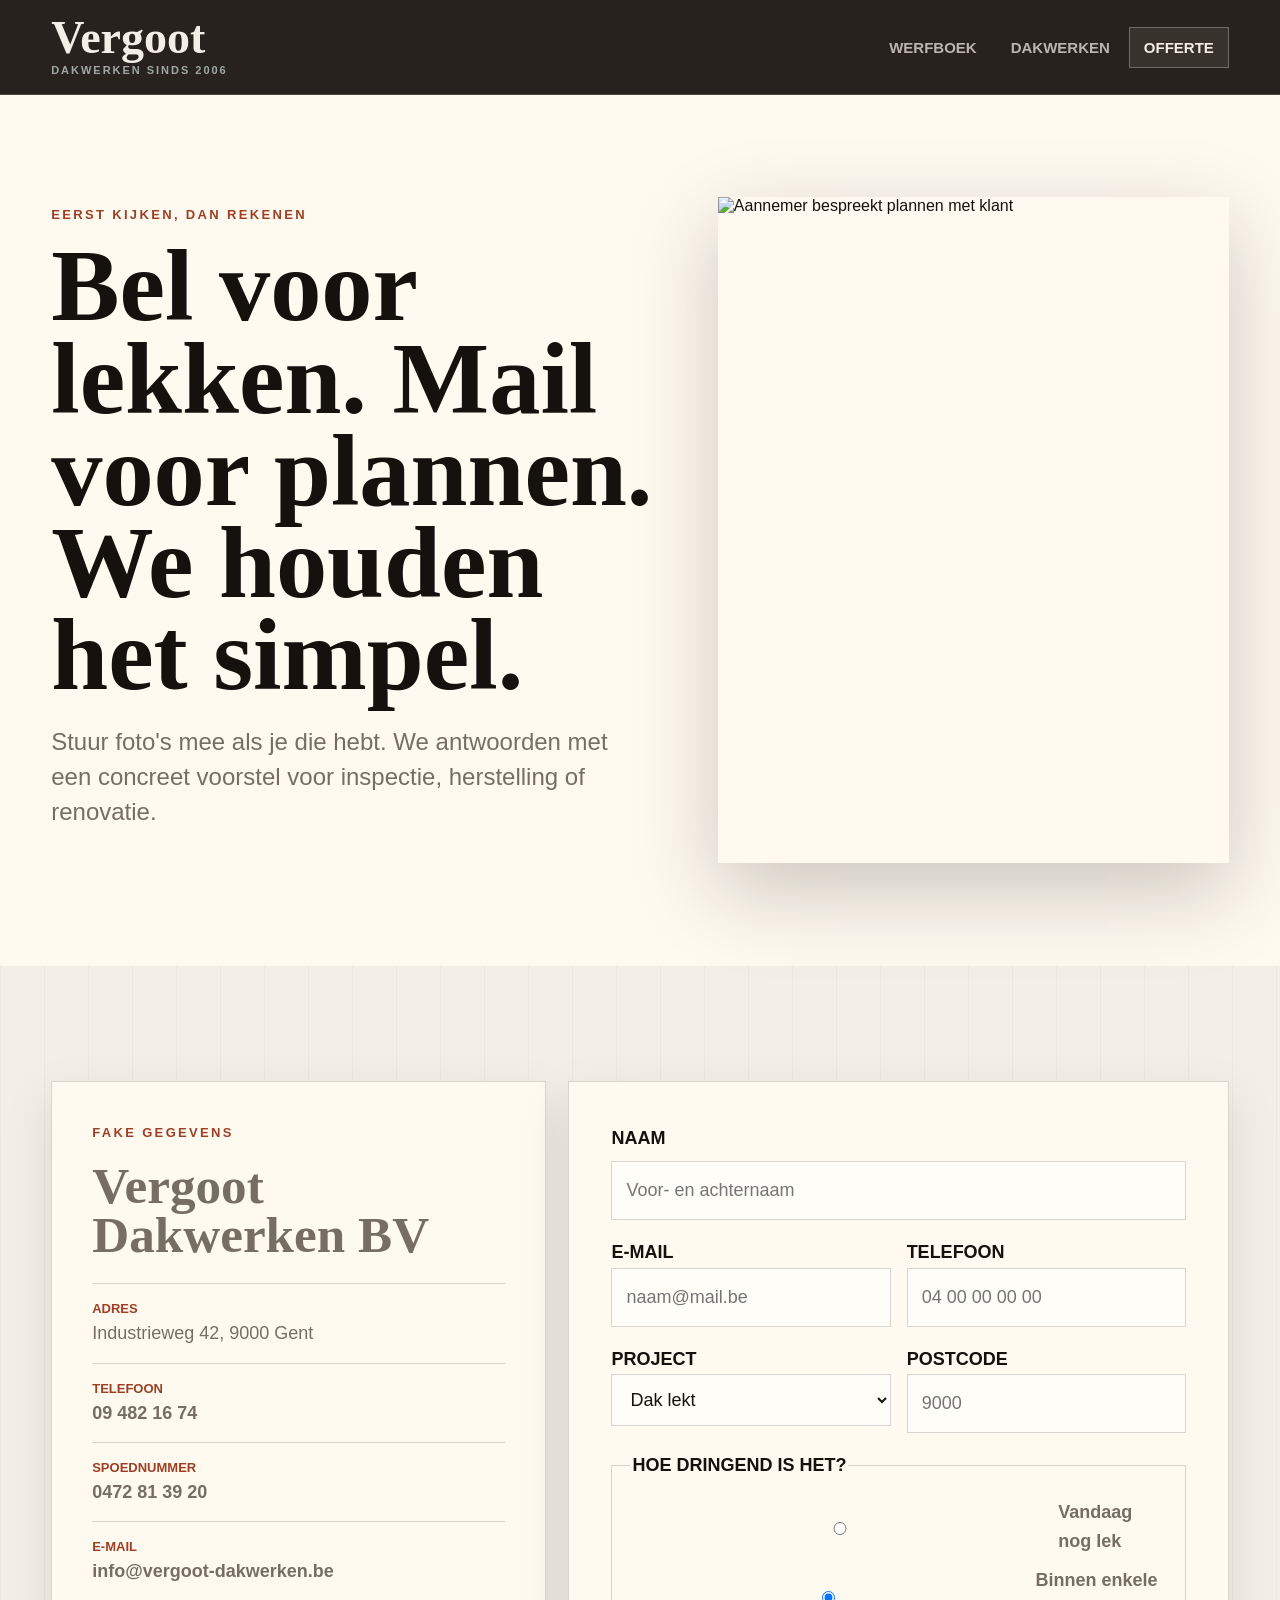
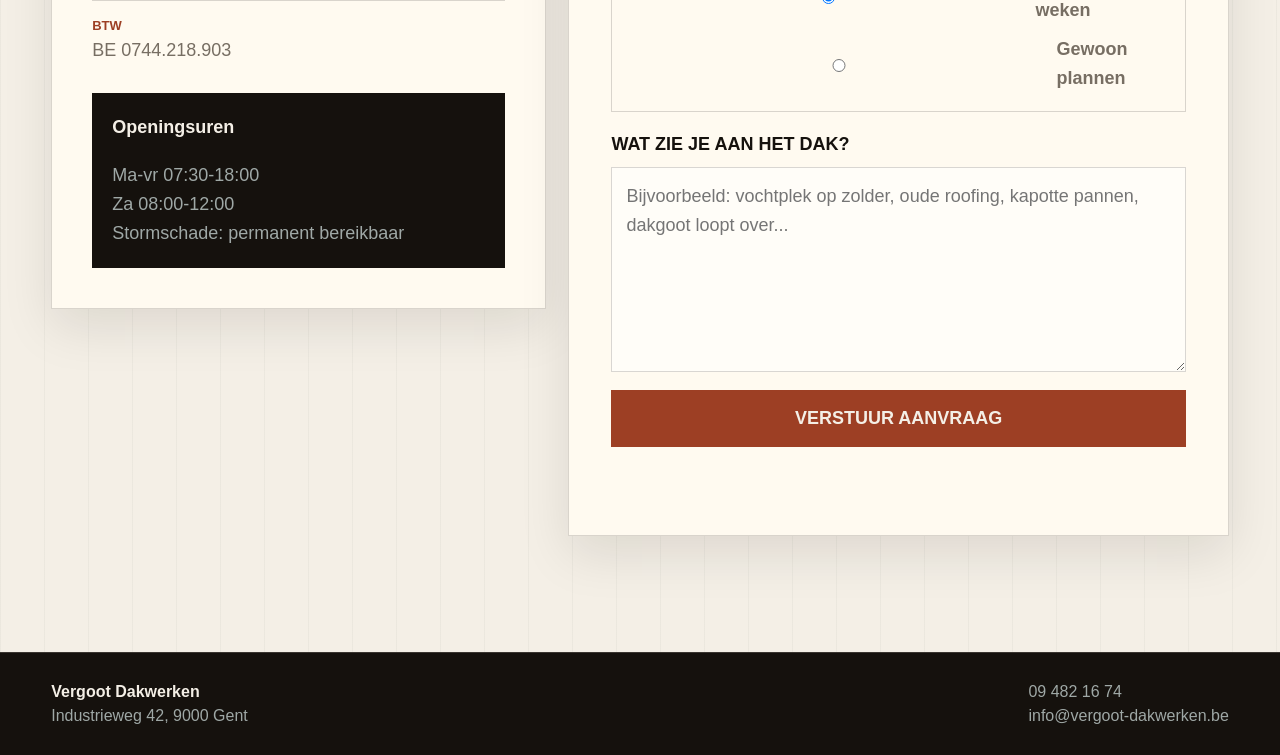
==== contact.html @ c8c8662a "klaar" ====
<!DOCTYPE html>
<html lang="nl">

<head>
    <meta charset="UTF-8">
    <meta name="viewport" content="width=device-width, initial-scale=1.0">
    <title>Offerte | Vergoot Dakwerken</title>
    <meta name="description" content="Vraag een dakinspectie of offerte aan bij Vergoot Dakwerken in Gent. Fake contactgegevens voor demo-website.">
    <link rel="preconnect" href="https://images.unsplash.com">
    <link rel="stylesheet" href="style.css">
    <script src="script.js" defer></script>
</head>

<body>
    <div class="scroll-meter" aria-hidden="true"></div>

    <header class="site-header">
        <a class="brand wordmark" href="index.html" aria-label="Naar de startpagina">
            <span>Vergoot</span>
            <small>Dakwerken sinds 2006</small>
        </a>

        <button class="nav-toggle" type="button" aria-label="Menu openen" aria-expanded="false">
            <span></span>
            <span></span>
        </button>

        <nav class="main-nav" aria-label="Hoofdnavigatie">
            <a href="index.html">Werfboek</a>
            <a href="diensten.html">Dakwerken</a>
            <a class="active" href="contact.html">Offerte</a>
        </nav>
    </header>

    <main>
        <section class="sub-hero contact-page-hero">
            <div class="reveal">
                <p class="kicker">Eerst kijken, dan rekenen</p>
                <h1>Bel voor lekken. Mail voor plannen. We houden het simpel.</h1>
                <p class="lead">Stuur foto's mee als je die hebt. We antwoorden met een concreet voorstel voor inspectie, herstelling of renovatie.</p>
            </div>
            <img class="reveal" src="https://images.unsplash.com/photo-1521791136064-7986c2920216?auto=format&fit=crop&w=1300&q=82" alt="Aannemer bespreekt plannen met klant">
        </section>

        <section class="section contact-layout">
            <aside class="contact-panel reveal">
                <p class="kicker">Fake gegevens</p>
                <h2>Vergoot Dakwerken BV</h2>
                <ul class="contact-lines">
                    <li><span>Adres</span>Industrieweg 42, 9000 Gent</li>
                    <li><span>Telefoon</span><a href="tel:+3294821674">09 482 16 74</a></li>
                    <li><span>Spoednummer</span><a href="tel:+32472813920">0472 81 39 20</a></li>
                    <li><span>E-mail</span><a href="mailto:info@vergoot-dakwerken.be">info@vergoot-dakwerken.be</a></li>
                    <li><span>BTW</span>BE 0744.218.903</li>
                </ul>

                <div class="hours-box">
                    <strong>Openingsuren</strong>
                    <p>Ma-vr 07:30-18:00<br>Za 08:00-12:00<br>Stormschade: permanent bereikbaar</p>
                </div>
            </aside>

            <form class="quote-form reveal" action="#" method="post" data-contact-form>
                <div class="form-row">
                    <label for="name">Naam</label>
                    <input id="name" name="name" type="text" placeholder="Voor- en achternaam" required>
                </div>

                <div class="form-row two">
                    <div>
                        <label for="email">E-mail</label>
                        <input id="email" name="email" type="email" placeholder="naam@mail.be" required>
                    </div>
                    <div>
                        <label for="phone">Telefoon</label>
                        <input id="phone" name="phone" type="tel" placeholder="04 00 00 00 00">
                    </div>
                </div>

                <div class="form-row two">
                    <div>
                        <label for="type">Project</label>
                        <select id="type" name="type">
                            <option>Dak lekt</option>
                            <option>Volledige renovatie</option>
                            <option>Plat dak</option>
                            <option>Dakisolatie</option>
                            <option>Dakgoot of zinkwerk</option>
                        </select>
                    </div>
                    <div>
                        <label for="postal">Postcode</label>
                        <input id="postal" name="postal" type="text" placeholder="9000">
                    </div>
                </div>

                <fieldset class="urgency">
                    <legend>Hoe dringend is het?</legend>
                    <label><input type="radio" name="urgency" value="storm"> Vandaag nog lek</label>
                    <label><input type="radio" name="urgency" value="soon" checked> Binnen enkele weken</label>
                    <label><input type="radio" name="urgency" value="planning"> Gewoon plannen</label>
                </fieldset>

                <div class="form-row">
                    <label for="message">Wat zie je aan het dak?</label>
                    <textarea id="message" name="message" rows="6" placeholder="Bijvoorbeeld: vochtplek op zolder, oude roofing, kapotte pannen, dakgoot loopt over..." required></textarea>
                </div>

                <button class="button filled" type="submit">Verstuur aanvraag</button>
                <p class="form-feedback" data-form-feedback aria-live="polite"></p>
            </form>
        </section>
    </main>

    <footer class="site-footer">
        <div>
            <strong>Vergoot Dakwerken</strong>
            <span>Industrieweg 42, 9000 Gent</span>
        </div>
        <div>
            <a href="tel:+3294821674">09 482 16 74</a>
            <a href="mailto:info@vergoot-dakwerken.be">info@vergoot-dakwerken.be</a>
        </div>
    </footer>
</body>

</html>
---- style.css ----
:root {
    --tar: #15110d;
    --tar-soft: #282018;
    --tile: #9d3f24;
    --tile-dark: #642616;
    --zinc: #9fa8a6;
    --chalk: #f4efe6;
    --paper: #fffaf0;
    --mist: #d7d1c5;
    --ink-muted: #776e63;
    --line: rgba(21, 17, 13, 0.16);
    --shadow: 0 28px 80px rgba(21, 17, 13, 0.22);
}

* {
    box-sizing: border-box;
}

html {
    scroll-behavior: smooth;
}

body {
    margin: 0;
    color: var(--tar);
    background:
        linear-gradient(90deg, rgba(21, 17, 13, 0.035) 1px, transparent 1px) 0 0 / 44px 44px,
        var(--chalk);
    font-family: "Arial Narrow", Arial, Helvetica, sans-serif;
}

body.menu-open {
    overflow: hidden;
}

img {
    display: block;
    max-width: 100%;
}

a {
    color: inherit;
}

.scroll-meter {
    position: fixed;
    top: 0;
    left: 0;
    z-index: 50;
    width: 0;
    height: 4px;
    background: var(--tile);
}

.site-header {
    position: sticky;
    top: 0;
    z-index: 30;
    display: grid;
    grid-template-columns: 1fr auto;
    align-items: center;
    gap: 28px;
    padding: 18px clamp(18px, 4vw, 56px);
    color: var(--chalk);
    background: rgba(21, 17, 13, 0.92);
    border-bottom: 1px solid rgba(244, 239, 230, 0.18);
    backdrop-filter: blur(14px);
}

.wordmark {
    width: fit-content;
    color: var(--chalk);
    text-decoration: none;
}

.wordmark span {
    display: block;
    font-family: Georgia, "Times New Roman", serif;
    font-size: clamp(30px, 4vw, 46px);
    font-weight: 900;
    line-height: 0.85;
    letter-spacing: 0;
}

.wordmark small {
    display: block;
    margin-top: 7px;
    color: var(--zinc);
    font-size: 11px;
    font-weight: 800;
    letter-spacing: 0.18em;
    text-transform: uppercase;
}

.main-nav {
    display: flex;
    align-items: center;
    gap: 4px;
}

.main-nav a {
    padding: 11px 14px;
    color: rgba(244, 239, 230, 0.72);
    border: 1px solid transparent;
    font-size: 15px;
    font-weight: 800;
    text-decoration: none;
    text-transform: uppercase;
}

.main-nav a:hover,
.main-nav .active {
    color: var(--chalk);
    border-color: rgba(244, 239, 230, 0.3);
    background: rgba(244, 239, 230, 0.08);
}

.nav-toggle {
    display: none;
    width: 46px;
    height: 42px;
    padding: 0;
    background: transparent;
    border: 1px solid rgba(244, 239, 230, 0.34);
}

.nav-toggle span {
    display: block;
    width: 22px;
    height: 2px;
    margin: 5px auto;
    background: var(--chalk);
}

.home-hero,
.sub-hero {
    display: grid;
    grid-template-columns: minmax(0, 0.92fr) minmax(360px, 0.78fr);
    gap: clamp(24px, 5vw, 70px);
    align-items: center;
    padding: clamp(42px, 8vw, 104px) clamp(18px, 4vw, 56px);
}

.home-hero {
    min-height: calc(100vh - 88px);
    background:
        radial-gradient(circle at 82% 26%, rgba(157, 63, 36, 0.2), transparent 28%),
        linear-gradient(135deg, #211912 0%, #15110d 58%, #3f1f16 100%);
    color: var(--chalk);
}

.sub-hero {
    min-height: 72vh;
    background: var(--paper);
}

.hero-copy {
    max-width: 920px;
}

.kicker {
    margin: 0 0 18px;
    color: var(--tile);
    font-size: 13px;
    font-weight: 900;
    letter-spacing: 0.18em;
    text-transform: uppercase;
}

.home-hero .kicker {
    color: #efb070;
}

h1,
h2,
h3,
p {
    overflow-wrap: anywhere;
}

h1,
h2,
h3 {
    letter-spacing: 0;
}

h1 {
    margin: 0;
    max-width: 980px;
    font-family: Georgia, "Times New Roman", serif;
    font-size: clamp(48px, 8vw, 112px);
    line-height: 0.9;
}

h2 {
    margin: 0;
    font-family: Georgia, "Times New Roman", serif;
    font-size: clamp(34px, 5vw, 72px);
    line-height: 0.96;
}

h3 {
    margin: 0;
    font-size: clamp(24px, 3vw, 34px);
    line-height: 1.03;
}

.lead {
    max-width: 680px;
    color: rgba(244, 239, 230, 0.78);
    font-size: clamp(19px, 2vw, 24px);
    line-height: 1.45;
}

.sub-hero .lead {
    color: var(--ink-muted);
}

.hero-actions {
    display: flex;
    flex-wrap: wrap;
    gap: 12px;
    margin-top: 34px;
}

.button {
    display: inline-flex;
    align-items: center;
    justify-content: center;
    min-height: 50px;
    padding: 13px 18px;
    border: 1px solid currentColor;
    font: inherit;
    font-weight: 900;
    text-decoration: none;
    text-transform: uppercase;
    cursor: pointer;
}

.button.filled {
    color: var(--chalk);
    background: var(--tile);
    border-color: var(--tile);
}

.button.filled:hover {
    background: var(--tile-dark);
    border-color: var(--tile-dark);
}

.button.ghost {
    color: var(--chalk);
    background: transparent;
}

.hero-photo {
    position: relative;
}

.hero-photo img,
.sub-hero img {
    width: 100%;
    height: min(680px, 74vh);
    object-fit: cover;
    box-shadow: var(--shadow);
}

.hero-photo img {
    transform: rotate(1.5deg);
    border: 10px solid rgba(244, 239, 230, 0.08);
}

.weather-card {
    position: absolute;
    right: -18px;
    bottom: 28px;
    width: min(260px, 82%);
    padding: 18px;
    color: var(--chalk);
    background: rgba(21, 17, 13, 0.9);
    border-left: 5px solid var(--tile);
    box-shadow: var(--shadow);
}

.weather-card span,
.weather-card small {
    display: block;
    color: var(--zinc);
}

.weather-card strong {
    display: block;
    margin: 6px 0;
    font-size: 22px;
    line-height: 1.05;
}

.ticker {
    display: flex;
    gap: 1px;
    overflow-x: auto;
    background: var(--tar);
    border-top: 1px solid rgba(244, 239, 230, 0.12);
    border-bottom: 1px solid rgba(244, 239, 230, 0.12);
}

.ticker p {
    flex: 1 0 max-content;
    margin: 0;
    padding: 18px clamp(22px, 4vw, 48px);
    color: var(--chalk);
    background: rgba(244, 239, 230, 0.06);
    font-weight: 900;
    text-transform: uppercase;
}

.section {
    padding: clamp(58px, 9vw, 122px) clamp(18px, 4vw, 56px);
}

.split-section {
    display: grid;
    grid-template-columns: minmax(280px, 0.9fr) minmax(0, 1fr);
    gap: clamp(28px, 7vw, 92px);
}

.plain-text p,
.section-title p,
.story-copy p,
.material p,
.work-card p,
.contact-panel,
.quote-form,
.estimator {
    color: var(--ink-muted);
    font-size: 18px;
    line-height: 1.62;
}

.proof-strip {
    display: grid;
    grid-template-columns: repeat(3, 1fr);
    color: var(--chalk);
    background: var(--tar);
}

.proof-strip article {
    padding: clamp(28px, 5vw, 64px);
    border-right: 1px solid rgba(244, 239, 230, 0.14);
}

.proof-strip strong {
    display: block;
    font-family: Georgia, "Times New Roman", serif;
    font-size: clamp(48px, 8vw, 104px);
    line-height: 0.86;
}

.proof-strip span {
    display: block;
    margin-top: 16px;
    color: var(--zinc);
    font-weight: 900;
    text-transform: uppercase;
}

.project-story {
    display: grid;
    grid-template-columns: minmax(340px, 0.9fr) minmax(0, 1fr);
    gap: clamp(28px, 6vw, 82px);
    align-items: center;
    background: var(--paper);
}

.story-image img {
    width: 100%;
    height: min(620px, 70vh);
    object-fit: cover;
}

.checked-list {
    display: grid;
    gap: 12px;
    margin: 28px 0 0;
    padding: 0;
    list-style: none;
}

.checked-list li {
    padding: 14px 0 14px 28px;
    border-top: 1px solid var(--line);
    font-weight: 900;
}

.checked-list li::before {
    display: inline-block;
    width: 20px;
    margin-left: -28px;
    color: var(--tile);
    content: "/";
}

.material-grid {
    display: grid;
    grid-template-columns: 1fr 0.8fr 1fr;
    gap: 16px;
    background: #ddd4c4;
}

.material {
    min-height: 420px;
    padding: clamp(28px, 4vw, 46px);
}

.material span,
.work-card span {
    display: block;
    margin-bottom: 20px;
    color: var(--tile);
    font-weight: 900;
    letter-spacing: 0.14em;
    text-transform: uppercase;
}

.material.dark {
    color: var(--chalk);
    background: var(--tar);
}

.material.dark p {
    color: rgba(244, 239, 230, 0.7);
}

.material.light {
    background: var(--paper);
}

.material.photo {
    padding: 0;
}

.material.photo img {
    width: 100%;
    height: 100%;
    min-height: 420px;
    object-fit: cover;
}

.quote-band {
    padding: clamp(58px, 9vw, 130px) clamp(18px, 8vw, 120px);
    color: var(--chalk);
    background: linear-gradient(135deg, var(--tile-dark), var(--tar));
}

blockquote {
    margin: 0;
    max-width: 1040px;
    font-family: Georgia, "Times New Roman", serif;
    font-size: clamp(34px, 5vw, 72px);
    line-height: 1.04;
}

cite {
    display: block;
    margin-top: 24px;
    color: #efb070;
    font-family: "Arial Narrow", Arial, sans-serif;
    font-size: 17px;
    font-style: normal;
    font-weight: 900;
    text-transform: uppercase;
}

.filter-bar {
    display: flex;
    flex-wrap: wrap;
    gap: 8px;
    margin-bottom: 24px;
}

.filter-bar button {
    padding: 11px 15px;
    color: var(--tar);
    background: transparent;
    border: 1px solid var(--line);
    font: inherit;
    font-weight: 900;
    text-transform: uppercase;
    cursor: pointer;
}

.filter-bar button.active,
.filter-bar button:hover {
    color: var(--chalk);
    background: var(--tar);
}

.work-grid {
    display: grid;
    grid-template-columns: repeat(3, 1fr);
    gap: 18px;
}

.work-card {
    display: grid;
    background: var(--paper);
    border: 1px solid var(--line);
    box-shadow: 0 18px 48px rgba(21, 17, 13, 0.1);
    transition: opacity 180ms ease, transform 180ms ease;
}

.work-card.is-hidden {
    display: none;
}

.work-card img {
    width: 100%;
    aspect-ratio: 4 / 3;
    object-fit: cover;
}

.work-card div {
    padding: 24px;
}

.work-card h2 {
    margin-bottom: 14px;
    font-size: 34px;
}

.estimator-section {
    display: grid;
    grid-template-columns: minmax(280px, 0.9fr) minmax(0, 1fr);
    gap: clamp(24px, 6vw, 76px);
    align-items: start;
    background: var(--tar);
}

.estimator-section h2,
.estimator-section .section-title p {
    color: var(--chalk);
}

.estimator {
    display: grid;
    gap: 16px;
    padding: clamp(24px, 4vw, 44px);
    color: var(--chalk);
    background: rgba(244, 239, 230, 0.08);
    border: 1px solid rgba(244, 239, 230, 0.18);
}

.estimator label {
    color: var(--chalk);
    font-weight: 900;
}

.estimator select,
.estimator input[type="range"] {
    width: 100%;
}

.estimator select {
    padding: 14px;
    color: var(--tar);
    background: var(--chalk);
    border: 0;
    font: inherit;
}

.estimate-result {
    margin-top: 12px;
    padding-top: 22px;
    border-top: 1px solid rgba(244, 239, 230, 0.2);
}

.estimate-result span {
    display: block;
    color: var(--zinc);
    font-weight: 900;
    text-transform: uppercase;
}

.estimate-result strong {
    display: block;
    margin-top: 8px;
    font-family: Georgia, "Times New Roman", serif;
    font-size: clamp(40px, 6vw, 76px);
    line-height: 0.94;
}

.contact-layout {
    display: grid;
    grid-template-columns: minmax(280px, 0.75fr) minmax(0, 1fr);
    gap: 22px;
    align-items: start;
}

.contact-panel,
.quote-form {
    background: var(--paper);
    border: 1px solid var(--line);
    box-shadow: 0 18px 48px rgba(21, 17, 13, 0.1);
}

.contact-panel {
    padding: clamp(24px, 4vw, 40px);
}

.contact-panel h2 {
    margin-bottom: 24px;
    font-size: clamp(34px, 4vw, 52px);
}

.contact-lines {
    display: grid;
    gap: 14px;
    margin: 0;
    padding: 0;
    list-style: none;
}

.contact-lines li {
    padding-top: 14px;
    border-top: 1px solid var(--line);
}

.contact-lines span {
    display: block;
    color: var(--tile);
    font-size: 13px;
    font-weight: 900;
    text-transform: uppercase;
}

.contact-lines a {
    font-weight: 900;
    text-decoration: none;
}

.hours-box {
    margin-top: 28px;
    padding: 20px;
    color: var(--chalk);
    background: var(--tar);
}

.hours-box p {
    margin-bottom: 0;
    color: var(--zinc);
}

.quote-form {
    display: grid;
    gap: 18px;
    padding: clamp(24px, 4vw, 42px);
}

.form-row {
    display: grid;
    gap: 8px;
}

.form-row.two {
    grid-template-columns: repeat(2, 1fr);
    gap: 16px;
}

.quote-form label,
.quote-form legend {
    color: var(--tar);
    font-weight: 900;
    text-transform: uppercase;
}

.quote-form input,
.quote-form select,
.quote-form textarea {
    width: 100%;
    padding: 14px;
    color: var(--tar);
    background: #fffdf8;
    border: 1px solid var(--line);
    font: inherit;
}

.quote-form textarea {
    resize: vertical;
}

.urgency {
    display: grid;
    gap: 10px;
    margin: 0;
    padding: 18px;
    border: 1px solid var(--line);
}

.urgency label {
    display: flex;
    gap: 10px;
    align-items: center;
    color: var(--ink-muted);
    text-transform: none;
}

.form-feedback {
    min-height: 28px;
    margin: 0;
    color: var(--tile-dark);
    font-weight: 900;
}

.site-footer {
    display: flex;
    justify-content: space-between;
    gap: 24px;
    padding: 30px clamp(18px, 4vw, 56px);
    color: var(--chalk);
    background: var(--tar);
    border-top: 1px solid rgba(244, 239, 230, 0.16);
}

.site-footer div {
    display: grid;
    gap: 6px;
}

.site-footer span,
.site-footer a {
    color: var(--zinc);
    text-decoration: none;
}

.reveal {
    opacity: 0;
    transform: translateY(18px);
    transition: opacity 520ms ease, transform 520ms ease;
}

.reveal.in-view {
    opacity: 1;
    transform: translateY(0);
}

@media (max-width: 980px) {
    .home-hero,
    .sub-hero,
    .split-section,
    .project-story,
    .estimator-section,
    .contact-layout {
        grid-template-columns: 1fr;
    }

    .work-grid,
    .material-grid {
        grid-template-columns: repeat(2, 1fr);
    }

    .material.photo {
        min-height: 320px;
    }
}

@media (max-width: 720px) {
    .site-header {
        grid-template-columns: 1fr auto;
    }

    .nav-toggle {
        display: block;
    }

    .main-nav {
        position: fixed;
        inset: 82px 0 auto 0;
        display: none;
        flex-direction: column;
        align-items: stretch;
        padding: 18px;
        background: var(--tar);
        border-bottom: 1px solid rgba(244, 239, 230, 0.18);
    }

    body.menu-open .main-nav {
        display: flex;
    }

    .main-nav a {
        padding: 16px;
    }

    .home-hero {
        min-height: auto;
    }

    .hero-photo img,
    .sub-hero img {
        height: 360px;
    }

    .weather-card {
        position: static;
        width: 100%;
        margin-top: 12px;
    }

    .proof-strip,
    .work-grid,
    .material-grid,
    .form-row.two {
        grid-template-columns: 1fr;
    }

    .site-footer {
        flex-direction: column;
    }
}
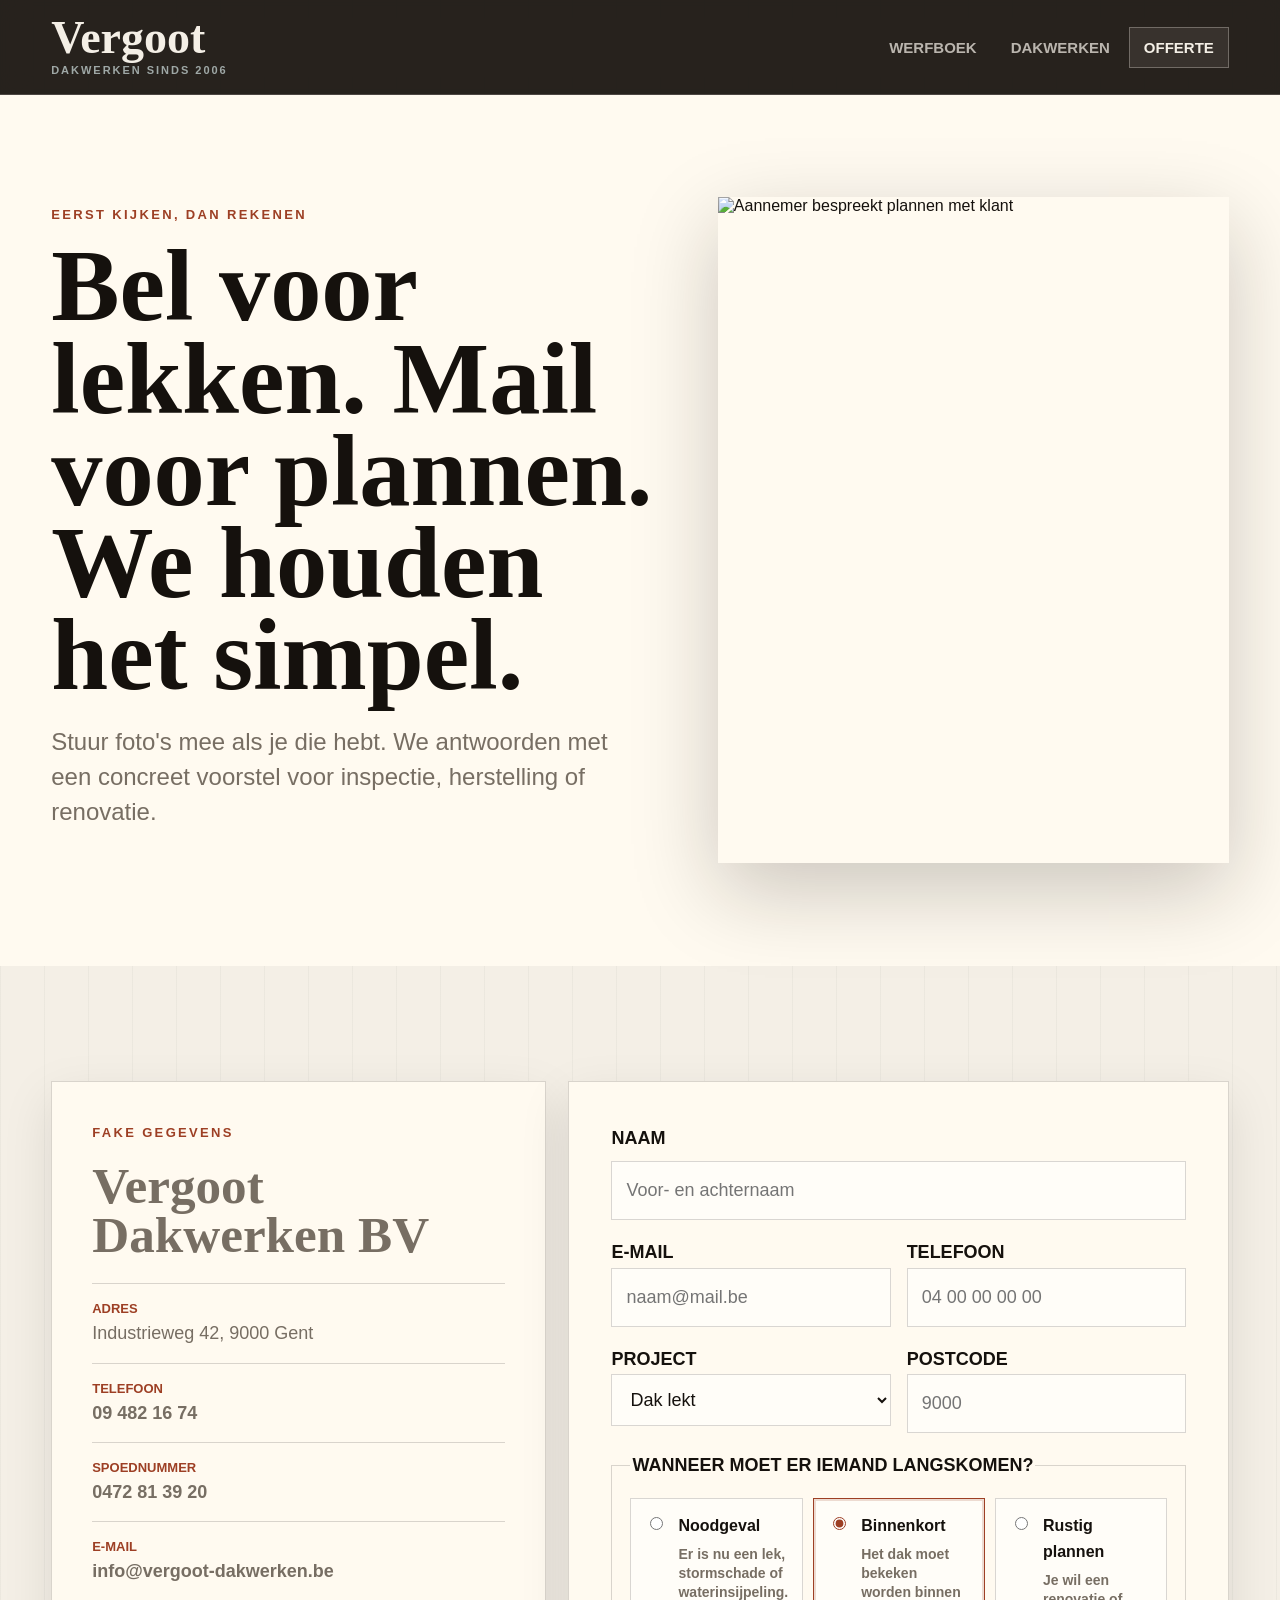
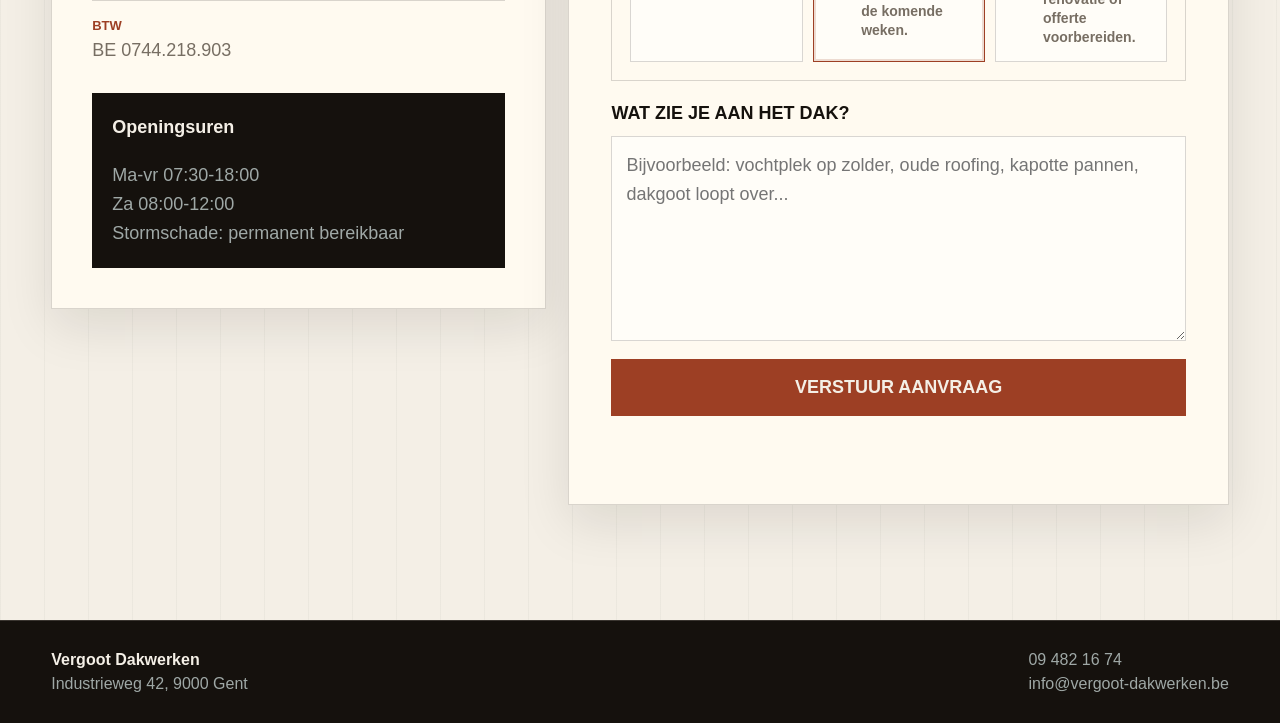
==== commit 98db3dac: "klaar v2" ====
--- a/contact.html
+++ b/contact.html
@@ -95,10 +95,30 @@
                 </div>
 
                 <fieldset class="urgency">
-                    <legend>Hoe dringend is het?</legend>
-                    <label><input type="radio" name="urgency" value="storm"> Vandaag nog lek</label>
-                    <label><input type="radio" name="urgency" value="soon" checked> Binnen enkele weken</label>
-                    <label><input type="radio" name="urgency" value="planning"> Gewoon plannen</label>
+                    <legend>Wanneer moet er iemand langskomen?</legend>
+                    <div class="urgency-options">
+                        <label>
+                            <input type="radio" name="urgency" value="storm">
+                            <span>
+                                <strong>Noodgeval</strong>
+                                <small>Er is nu een lek, stormschade of waterinsijpeling.</small>
+                            </span>
+                        </label>
+                        <label>
+                            <input type="radio" name="urgency" value="soon" checked>
+                            <span>
+                                <strong>Binnenkort</strong>
+                                <small>Het dak moet bekeken worden binnen de komende weken.</small>
+                            </span>
+                        </label>
+                        <label>
+                            <input type="radio" name="urgency" value="planning">
+                            <span>
+                                <strong>Rustig plannen</strong>
+                                <small>Je wil een renovatie of offerte voorbereiden.</small>
+                            </span>
+                        </label>
+                    </div>
                 </fieldset>
 
                 <div class="form-row">
--- a/style.css
+++ b/style.css
@@ -690,18 +690,57 @@
 
 .urgency {
     display: grid;
-    gap: 10px;
+    gap: 14px;
     margin: 0;
     padding: 18px;
     border: 1px solid var(--line);
 }
 
+.urgency-options {
+    display: grid;
+    grid-template-columns: repeat(3, 1fr);
+    gap: 10px;
+}
+
 .urgency label {
     display: flex;
-    gap: 10px;
-    align-items: center;
+    gap: 12px;
+    align-items: flex-start;
+    min-height: 118px;
+    padding: 14px;
+    color: var(--tar);
+    background: #fffdf8;
+    border: 1px solid var(--line);
+    text-transform: none;
+    cursor: pointer;
+}
+
+.urgency label:has(input:checked) {
+    border-color: var(--tile);
+    box-shadow: inset 0 0 0 2px rgba(157, 63, 36, 0.18);
+}
+
+.urgency input {
+    width: auto;
+    margin-top: 4px;
+    accent-color: var(--tile);
+}
+
+.urgency strong,
+.urgency small {
+    display: block;
+}
+
+.urgency strong {
+    margin-bottom: 6px;
+    font-size: 16px;
+}
+
+.urgency small {
     color: var(--ink-muted);
-    text-transform: none;
+    font-size: 14px;
+    font-weight: 700;
+    line-height: 1.35;
 }
 
 .form-feedback {
@@ -809,6 +848,7 @@
     .proof-strip,
     .work-grid,
     .material-grid,
+    .urgency-options,
     .form-row.two {
         grid-template-columns: 1fr;
     }
